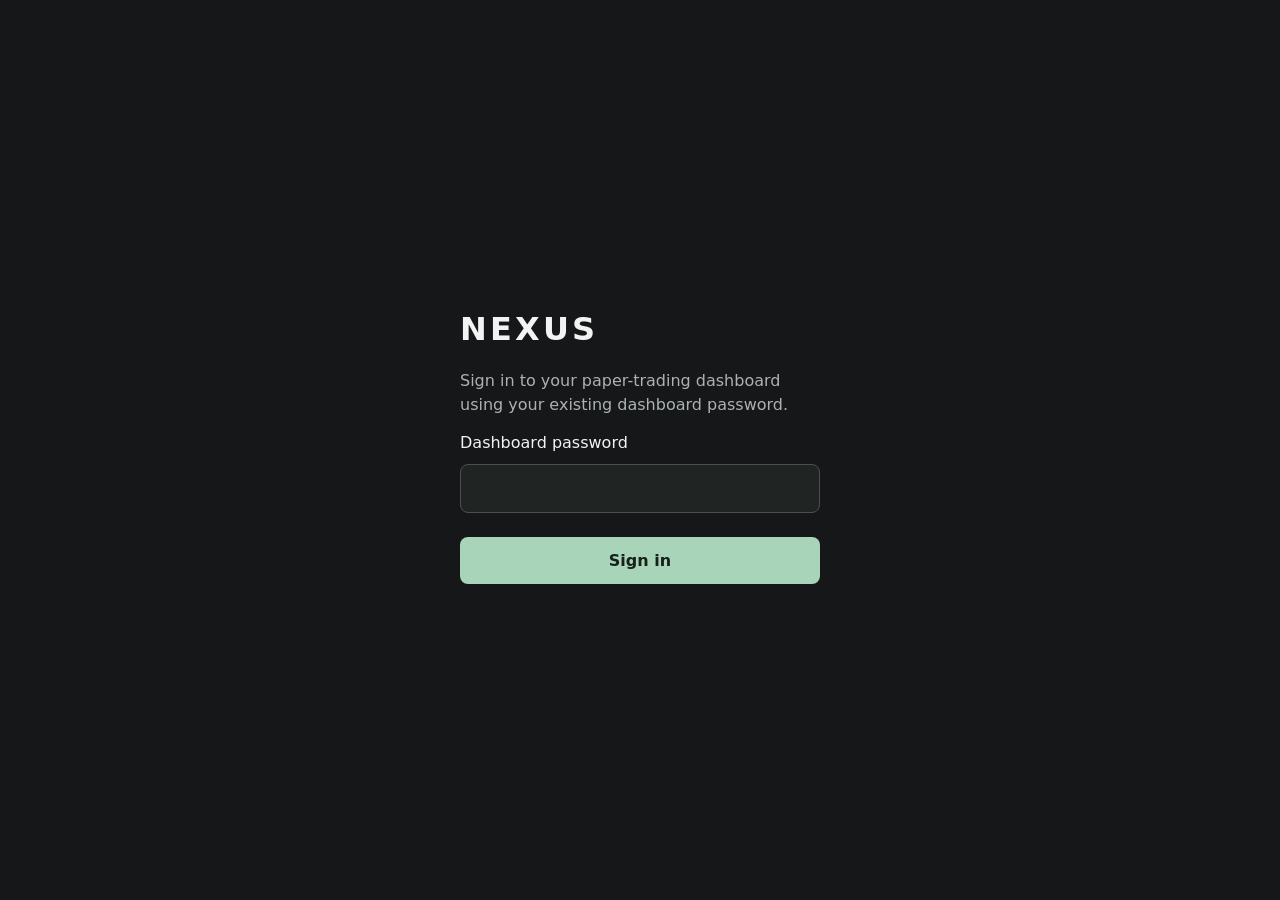
==== dashboard/login.html @ 6b78f432 "Add mobile password login and scanner completion diagnostics" ====
<!doctype html><html lang="en"><head><meta charset="utf-8"><meta name="viewport" content="width=device-width,initial-scale=1"><meta name="theme-color" content="#151719"><title>Nexus · Sign in</title><style>body{margin:0;background:#151719;color:#f2f4f3;font:16px system-ui;min-height:100svh;display:grid;place-items:center}main{width:min(360px,85vw);padding:30px 0}h1{letter-spacing:.1em}p{color:#acb3af;line-height:1.5}input,button{box-sizing:border-box;width:100%;font:inherit;border-radius:8px;padding:14px;margin:12px 0}input{background:#202422;border:1px solid #4a514d;color:white}button{background:#a8d5b9;border:0;color:#15221b;font-weight:600}label{display:block}.error{color:#ffaaaa}</style></head><body><main><h1>NEXUS</h1><p>Sign in to your paper-trading dashboard using your existing dashboard password.</p><form method="post" action="/login"><label for="password">Dashboard password</label><input id="password" name="password" type="password" autocomplete="current-password" required maxlength="256"><button>Sign in</button></form><p id="error" class="error" role="status"></p><script>const message=new URLSearchParams(location.search).get('error');document.getElementById('error').textContent=message==='password'?'Password incorrect. Try again.':message==='rate'?'Too many attempts. Wait a minute and try again.':'';</script></main></body></html>
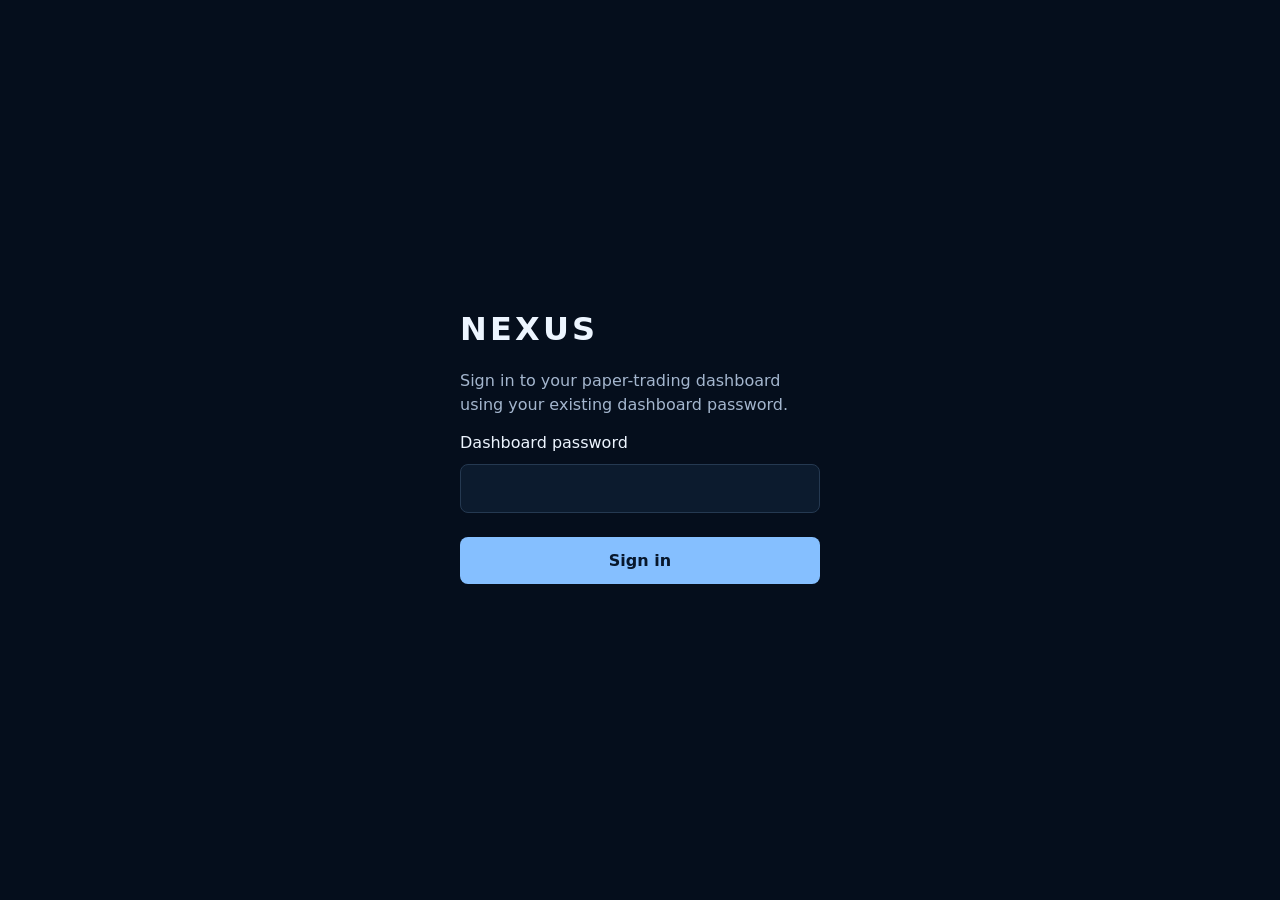
==== commit 064c66ee: "Refresh dashboard with deep navy theme and compact navigation" ====
--- a/dashboard/login.html
+++ b/dashboard/login.html
@@ -1 +1 @@
-<!doctype html><html lang="en"><head><meta charset="utf-8"><meta name="viewport" content="width=device-width,initial-scale=1"><meta name="theme-color" content="#151719"><title>Nexus · Sign in</title><style>body{margin:0;background:#151719;color:#f2f4f3;font:16px system-ui;min-height:100svh;display:grid;place-items:center}main{width:min(360px,85vw);padding:30px 0}h1{letter-spacing:.1em}p{color:#acb3af;line-height:1.5}input,button{box-sizing:border-box;width:100%;font:inherit;border-radius:8px;padding:14px;margin:12px 0}input{background:#202422;border:1px solid #4a514d;color:white}button{background:#a8d5b9;border:0;color:#15221b;font-weight:600}label{display:block}.error{color:#ffaaaa}</style></head><body><main><h1>NEXUS</h1><p>Sign in to your paper-trading dashboard using your existing dashboard password.</p><form method="post" action="/login"><label for="password">Dashboard password</label><input id="password" name="password" type="password" autocomplete="current-password" required maxlength="256"><button>Sign in</button></form><p id="error" class="error" role="status"></p><script>const message=new URLSearchParams(location.search).get('error');document.getElementById('error').textContent=message==='password'?'Password incorrect. Try again.':message==='rate'?'Too many attempts. Wait a minute and try again.':'';</script></main></body></html>
+<!doctype html><html lang="en"><head><meta charset="utf-8"><meta name="viewport" content="width=device-width,initial-scale=1"><meta name="theme-color" content="#050e1c"><title>Nexus · Sign in</title><style>body{margin:0;background:#050e1c;color:#edf5ff;font:16px system-ui;min-height:100svh;display:grid;place-items:center}main{width:min(360px,85vw);padding:30px 0}h1{letter-spacing:.1em}p{color:#a4b6ce;line-height:1.5}input,button{box-sizing:border-box;width:100%;font:inherit;border-radius:8px;padding:14px;margin:12px 0}input{background:#0c1b2e;border:1px solid #253951;color:white}button{background:#85bfff;border:0;color:#07172c;font-weight:600}label{display:block}.error{color:#ffaaaa}</style></head><body><main><h1>NEXUS</h1><p>Sign in to your paper-trading dashboard using your existing dashboard password.</p><form method="post" action="/login"><label for="password">Dashboard password</label><input id="password" name="password" type="password" autocomplete="current-password" required maxlength="256"><button>Sign in</button></form><p id="error" class="error" role="status"></p><script>const message=new URLSearchParams(location.search).get('error');document.getElementById('error').textContent=message==='password'?'Password incorrect. Try again.':message==='rate'?'Too many attempts. Wait a minute and try again.':'';</script></main></body></html>
